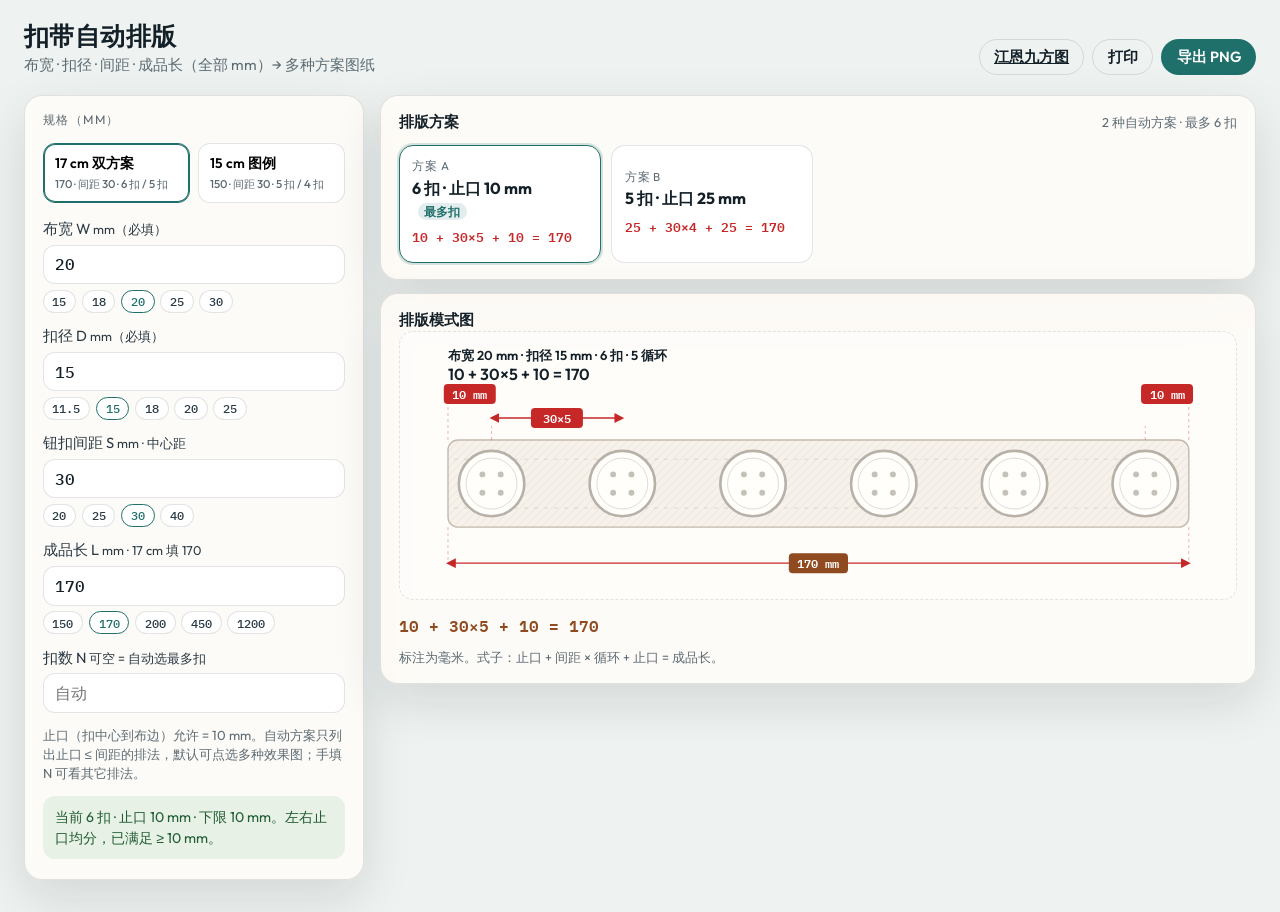
==== button-tape/index.html @ 76b6b5a8 "Add button-tape layout page with multi-scheme drawings Static page that takes tape width, button dia" ====
<!DOCTYPE html>
<html lang="zh-CN">
<head>
  <meta charset="UTF-8" />
  <meta name="viewport" content="width=device-width, initial-scale=1.0" />
  <title>扣带自动排版 · Button Tape</title>
  <meta name="description" content="输入布宽、扣径、间距和成品长，自动生成多种扣带排版方案图纸。" />
  <link rel="preconnect" href="https://fonts.googleapis.com" />
  <link rel="preconnect" href="https://fonts.gstatic.com" crossorigin />
  <link href="https://fonts.googleapis.com/css2?family=IBM+Plex+Mono:wght@400;500;600&family=Outfit:wght@400;500;600;700&family=Syne:wght@700;800&display=swap" rel="stylesheet" />
  <link rel="stylesheet" href="./css/styles.css" />
</head>
<body>
  <div class="atmosphere" aria-hidden="true"></div>

  <header class="topbar">
    <div>
      <p class="brand">扣带自动排版</p>
      <p class="brand-sub">布宽 · 扣径 · 间距 · 成品长（全部 mm）→ 多种方案图纸</p>
    </div>
    <div class="top-actions">
      <a class="btn ghost" href="../gann-square/">江恩九方图</a>
      <button type="button" class="btn ghost" id="btnPrint">打印</button>
      <button type="button" class="btn primary" id="btnExportPng">导出 PNG</button>
    </div>
  </header>

  <main class="layout">
    <aside class="panel controls" aria-label="规格输入">
      <p class="panel-title">规格（mm）</p>

      <div class="examples">
        <button type="button" id="ex170" class="on" data-example="170">
          17 cm 双方案
          <small>170 · 间距 30 · 6 扣 / 5 扣</small>
        </button>
        <button type="button" id="ex150" data-example="150">
          15 cm 图例
          <small>150 · 间距 30 · 5 扣 / 4 扣</small>
        </button>
      </div>

      <label class="field">
        <span>布宽 W <span class="unit">mm（必填）</span></span>
        <input id="width" type="number" inputmode="decimal" min="1" step="0.5" value="20" />
        <div class="chips" data-target="width">
          <button type="button" data-value="15">15</button>
          <button type="button" data-value="18">18</button>
          <button type="button" data-value="20" class="on">20</button>
          <button type="button" data-value="25">25</button>
          <button type="button" data-value="30">30</button>
        </div>
      </label>

      <label class="field">
        <span>扣径 D <span class="unit">mm（必填）</span></span>
        <input id="diameter" type="number" inputmode="decimal" min="1" step="0.5" value="15" />
        <div class="chips" data-target="diameter">
          <button type="button" data-value="11.5">11.5</button>
          <button type="button" data-value="15" class="on">15</button>
          <button type="button" data-value="18">18</button>
          <button type="button" data-value="20">20</button>
          <button type="button" data-value="25">25</button>
        </div>
      </label>

      <label class="field">
        <span>钮扣间距 S <span class="unit">mm · 中心距</span></span>
        <input id="spacing" type="number" inputmode="decimal" min="1" step="0.5" value="30" />
        <div class="chips" data-target="spacing">
          <button type="button" data-value="20">20</button>
          <button type="button" data-value="25">25</button>
          <button type="button" data-value="30" class="on">30</button>
          <button type="button" data-value="40">40</button>
        </div>
      </label>

      <label class="field">
        <span>成品长 L <span class="unit">mm · 17 cm 填 170</span></span>
        <input id="length" type="number" inputmode="decimal" min="1" step="1" value="170" />
        <div class="chips" data-target="length">
          <button type="button" data-value="150">150</button>
          <button type="button" data-value="170" class="on">170</button>
          <button type="button" data-value="200">200</button>
          <button type="button" data-value="450">450</button>
          <button type="button" data-value="1200">1200</button>
        </div>
      </label>

      <label class="field">
        <span>扣数 N <span class="unit">可空 = 自动选最多扣</span></span>
        <input id="count" type="number" inputmode="numeric" min="1" step="1" placeholder="自动" />
      </label>
      <p class="hint">止口（扣中心到布边）允许 = 10 mm。自动方案只列出止口 ≤ 间距的排法，默认可点选多种效果图；手填 N 可看其它排法。</p>
      <div class="status" id="status" role="status"></div>
    </aside>

    <section class="workspace">
      <div class="panel scheme-panel">
        <div class="scheme-head">
          <h2>排版方案</h2>
          <span class="unit" id="schemeMeta"></span>
        </div>
        <div class="scheme-grid" id="schemeGrid" role="listbox" aria-label="排版方案"></div>
      </div>

      <div class="panel board">
        <h2>排版模式图</h2>
        <div class="board-scroll">
          <svg id="tapeSvg" xmlns="http://www.w3.org/2000/svg" role="img" aria-label="扣带排版图纸"></svg>
        </div>
        <p class="formula-line" id="formulaLine"></p>
        <p class="foot-note">标注为毫米。式子：止口 + 间距 × 循环 + 止口 = 成品长。</p>
      </div>

      <div class="panel table-wrap hidden" id="coordPanel">
        <h2>每扣中心坐标（距左边缘，mm）</h2>
        <table>
          <thead>
            <tr><th>序号</th><th>中心 X</th></tr>
          </thead>
          <tbody id="coordBody"></tbody>
        </table>
      </div>
    </section>
  </main>

  <script src="./js/layout.js"></script>
  <script src="./js/draw.js"></script>
  <script src="./js/app.js"></script>
</body>
</html>
---- button-tape/css/styles.css ----
:root {
  --ink: #142028;
  --ink-soft: #2a3a45;
  --muted: #5c6b73;
  --paper: #eef2f0;
  --panel: rgba(255, 252, 248, 0.88);
  --line: rgba(20, 32, 40, 0.12);
  --copper: #b8652f;
  --copper-deep: #8f4a1f;
  --teal: #1f6f6a;
  --dim: #c62828;
  --ok: #2f8f4e;
  --shadow: 0 18px 50px rgba(20, 32, 40, 0.12);
  --radius: 18px;
  --font-display: "Syne", "Noto Sans SC", sans-serif;
  --font-ui: "Outfit", "Noto Sans SC", sans-serif;
  --font-mono: "IBM Plex Mono", ui-monospace, monospace;
}

*,
*::before,
*::after {
  box-sizing: border-box;
}

html,
body {
  margin: 0;
  min-height: 100%;
  color: var(--ink);
  font-family: var(--font-ui);
  background: var(--paper);
}

body {
  position: relative;
}

.atmosphere {
  position: fixed;
  inset: 0;
  z-index: -1;
  background:
    radial-gradient(ellipse 80% 50% at 10% -10%, rgba(184, 101, 47, 0.18), transparent 55%),
    radial-gradient(ellipse 60% 45% at 90% 0%, rgba(31, 111, 106, 0.16), transparent 50%),
    linear-gradient(165deg, #f7f3ee 0%, #e7eeea 48%, #dce6e2 100%);
}

.topbar {
  display: flex;
  justify-content: space-between;
  align-items: flex-end;
  gap: 1rem;
  padding: 1.25rem 1.5rem 0.75rem;
}

.brand {
  margin: 0;
  font-family: var(--font-display);
  font-size: 1.55rem;
  font-weight: 800;
  letter-spacing: 0.02em;
}

.brand-sub {
  margin: 0.15rem 0 0;
  color: var(--muted);
  font-size: 0.92rem;
}

.top-actions {
  display: flex;
  flex-wrap: wrap;
  gap: 0.5rem;
}

.btn {
  border: 1px solid var(--line);
  background: rgba(255, 252, 248, 0.7);
  color: var(--ink);
  border-radius: 999px;
  padding: 0.45rem 0.9rem;
  font: 600 0.92rem var(--font-ui);
  cursor: pointer;
}

.btn:hover {
  border-color: rgba(31, 111, 106, 0.45);
}

.btn.primary {
  background: var(--teal);
  border-color: transparent;
  color: #fff;
}

.btn.ghost {
  background: transparent;
}

.layout {
  display: grid;
  grid-template-columns: minmax(280px, 340px) minmax(0, 1fr);
  gap: 1rem;
  padding: 0.5rem 1.5rem 2rem;
  align-items: start;
}

.panel {
  background: var(--panel);
  border: 1px solid var(--line);
  border-radius: var(--radius);
  box-shadow: var(--shadow);
  backdrop-filter: blur(10px);
}

.controls {
  padding: 1rem 1.1rem 1.2rem;
}

.panel-title {
  margin: 0 0 0.85rem;
  font-size: 0.78rem;
  letter-spacing: 0.12em;
  text-transform: uppercase;
  color: var(--muted);
}

.field {
  display: flex;
  flex-direction: column;
  gap: 0.35rem;
  margin-bottom: 0.85rem;
  font-size: 0.92rem;
}

.field span {
  color: var(--ink-soft);
}

.field input {
  width: 100%;
  border: 1px solid var(--line);
  border-radius: 12px;
  padding: 0.55rem 0.7rem;
  font: 500 1rem var(--font-mono);
  background: #fff;
  color: var(--ink);
}

.field input:focus {
  outline: 2px solid rgba(31, 111, 106, 0.35);
  border-color: var(--teal);
}

.unit {
  color: var(--muted);
  font-size: 0.8rem;
}

.chips {
  display: flex;
  flex-wrap: wrap;
  gap: 0.35rem;
}

.chips button {
  border: 1px solid var(--line);
  background: #fff;
  border-radius: 999px;
  padding: 0.15rem 0.55rem;
  font: 500 0.78rem var(--font-mono);
  cursor: pointer;
  color: var(--ink-soft);
}

.chips button.on,
.chips button:hover {
  border-color: var(--teal);
  color: var(--teal);
}

.examples {
  display: grid;
  grid-template-columns: 1fr 1fr;
  gap: 0.5rem;
  margin: 0.4rem 0 1rem;
}

.examples button {
  text-align: left;
  border: 1px solid var(--line);
  background: #fff;
  border-radius: 12px;
  padding: 0.65rem 0.7rem;
  cursor: pointer;
  font: 600 0.85rem var(--font-ui);
}

.examples button.on {
  border-color: var(--teal);
  box-shadow: inset 0 0 0 1px var(--teal);
}

.examples button small {
  display: block;
  margin-top: 0.2rem;
  color: var(--muted);
  font-weight: 500;
}

.hint {
  margin: 0.2rem 0 0.8rem;
  color: var(--muted);
  font-size: 0.82rem;
  line-height: 1.45;
}

.status {
  border-radius: 12px;
  padding: 0.7rem 0.8rem;
  font-size: 0.88rem;
  line-height: 1.45;
  background: rgba(47, 143, 78, 0.1);
  color: #215c33;
}

.status.warn {
  background: rgba(184, 101, 47, 0.12);
  color: var(--copper-deep);
}

.status.err {
  background: rgba(198, 40, 40, 0.1);
  color: #8e1d1d;
}

.workspace {
  display: flex;
  flex-direction: column;
  gap: 0.85rem;
  min-width: 0;
}

.scheme-panel,
.board,
.table-wrap {
  padding: 1rem 1.1rem;
}

.scheme-head {
  display: flex;
  justify-content: space-between;
  align-items: baseline;
  gap: 0.5rem;
  margin-bottom: 0.75rem;
}

.scheme-head h2,
.board h2,
.table-wrap h2 {
  margin: 0;
  font-size: 0.95rem;
}

.scheme-grid {
  display: grid;
  grid-template-columns: repeat(auto-fill, minmax(200px, 1fr));
  gap: 0.65rem;
}

.scheme-card {
  text-align: left;
  border: 1px solid var(--line);
  background: #fff;
  border-radius: 14px;
  padding: 0.75rem 0.8rem 0.85rem;
  cursor: pointer;
  color: inherit;
  font: inherit;
  min-height: 108px;
}

.scheme-card:hover {
  border-color: rgba(31, 111, 106, 0.45);
}

.scheme-card.selected {
  border-color: var(--teal);
  box-shadow: 0 0 0 2px rgba(31, 111, 106, 0.18);
}

.scheme-card.custom {
  border-style: dashed;
}

.scheme-card .kicker {
  margin: 0 0 0.2rem;
  font-size: 0.72rem;
  letter-spacing: 0.08em;
  text-transform: uppercase;
  color: var(--muted);
}

.scheme-card .title {
  margin: 0;
  font-weight: 700;
}

.scheme-card .formula {
  margin: 0.35rem 0 0;
  font: 600 0.82rem var(--font-mono);
  color: var(--dim);
}

.badge {
  display: inline-block;
  margin-left: 0.35rem;
  padding: 0.05rem 0.4rem;
  border-radius: 999px;
  background: rgba(31, 111, 106, 0.12);
  color: var(--teal);
  font-size: 0.72rem;
  font-weight: 700;
}

.board-scroll {
  overflow-x: auto;
  background: rgba(255, 255, 255, 0.45);
  border: 1px dashed rgba(20, 32, 40, 0.12);
  border-radius: 14px;
}

#tapeSvg {
  display: block;
  width: 100%;
  min-width: 520px;
}

.formula-line {
  margin: 0.75rem 0 0;
  font: 600 1rem var(--font-mono);
  color: var(--copper-deep);
}

.table-wrap table {
  width: 100%;
  border-collapse: collapse;
  font: 0.88rem var(--font-mono);
}

.table-wrap th,
.table-wrap td {
  border-bottom: 1px solid var(--line);
  padding: 0.4rem 0.35rem;
  text-align: left;
}

.table-wrap.hidden,
.hidden {
  display: none;
}

.foot-note {
  margin: 0.6rem 0 0;
  color: var(--muted);
  font-size: 0.8rem;
}

@media (max-width: 900px) {
  .layout {
    grid-template-columns: 1fr;
    padding: 0.5rem 0.9rem 2rem;
  }

  .topbar {
    flex-direction: column;
    align-items: flex-start;
    padding: 1rem 0.9rem 0.5rem;
  }
}

@media print {
  .atmosphere,
  .top-actions,
  .controls,
  .scheme-panel {
    display: none !important;
  }

  .layout {
    display: block;
    padding: 0;
  }

  .panel {
    box-shadow: none;
    border: none;
    background: #fff;
  }
}
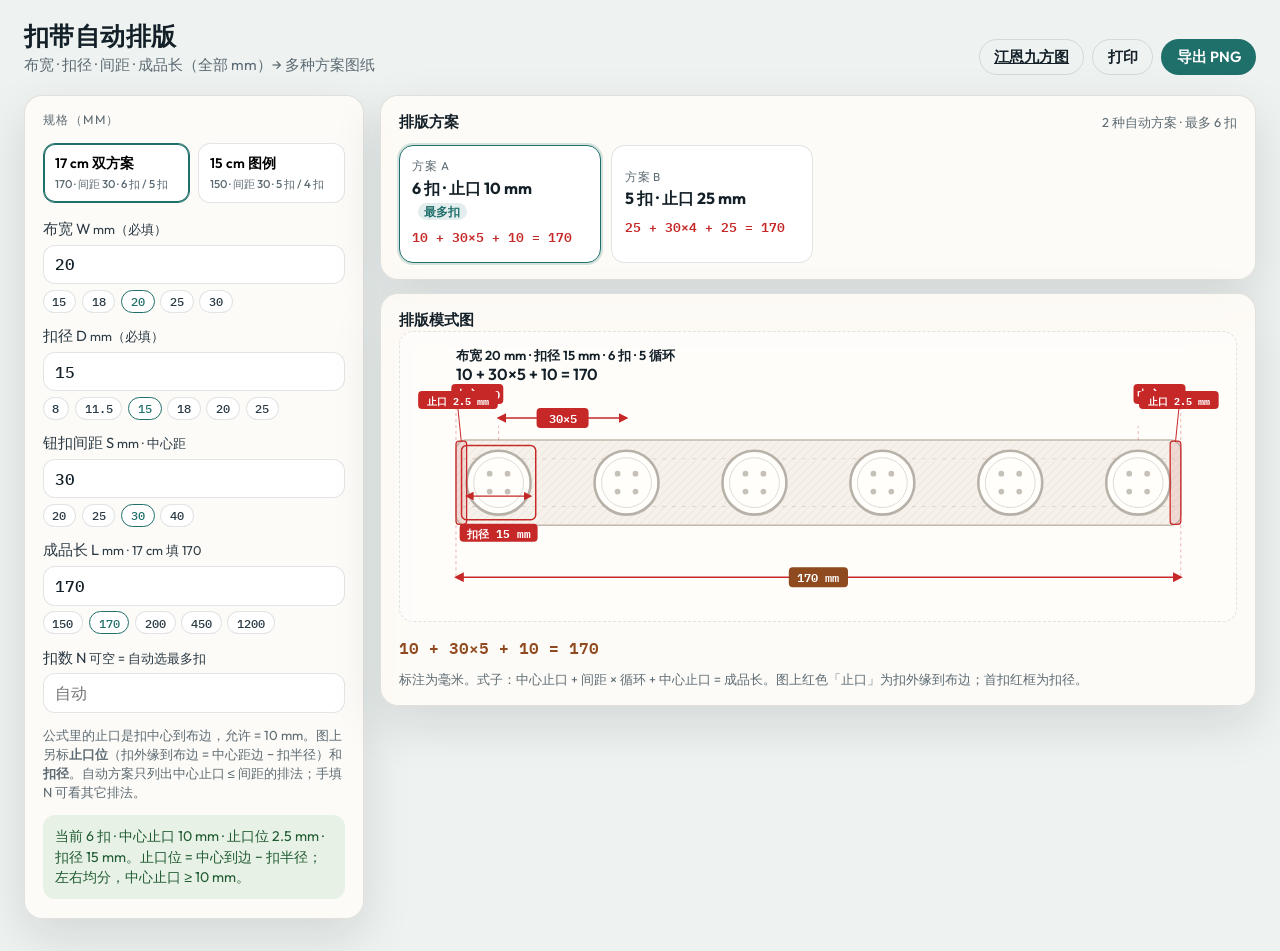
==== commit ab5eeb3d: "Show button diameter and leftover stop marks on the tape drawing Call out 扣径 on the first button and" ====
--- a/button-tape/index.html
+++ b/button-tape/index.html
@@ -56,6 +56,7 @@
         <span>扣径 D <span class="unit">mm（必填）</span></span>
         <input id="diameter" type="number" inputmode="decimal" min="1" step="0.5" value="15" />
         <div class="chips" data-target="diameter">
+          <button type="button" data-value="8">8</button>
           <button type="button" data-value="11.5">11.5</button>
           <button type="button" data-value="15" class="on">15</button>
           <button type="button" data-value="18">18</button>
@@ -91,7 +92,7 @@
         <span>扣数 N <span class="unit">可空 = 自动选最多扣</span></span>
         <input id="count" type="number" inputmode="numeric" min="1" step="1" placeholder="自动" />
       </label>
-      <p class="hint">止口（扣中心到布边）允许 = 10 mm。自动方案只列出止口 ≤ 间距的排法，默认可点选多种效果图；手填 N 可看其它排法。</p>
+      <p class="hint">公式里的止口是扣中心到布边，允许 = 10 mm。图上另标<strong>止口位</strong>（扣外缘到布边 = 中心距边 − 扣半径）和<strong>扣径</strong>。自动方案只列出中心止口 ≤ 间距的排法；手填 N 可看其它排法。</p>
       <div class="status" id="status" role="status"></div>
     </aside>
 
@@ -110,7 +111,7 @@
           <svg id="tapeSvg" xmlns="http://www.w3.org/2000/svg" role="img" aria-label="扣带排版图纸"></svg>
         </div>
         <p class="formula-line" id="formulaLine"></p>
-        <p class="foot-note">标注为毫米。式子：止口 + 间距 × 循环 + 止口 = 成品长。</p>
+        <p class="foot-note">标注为毫米。式子：中心止口 + 间距 × 循环 + 中心止口 = 成品长。图上红色「止口」为扣外缘到布边；首扣红框为扣径。</p>
       </div>
 
       <div class="panel table-wrap hidden" id="coordPanel">
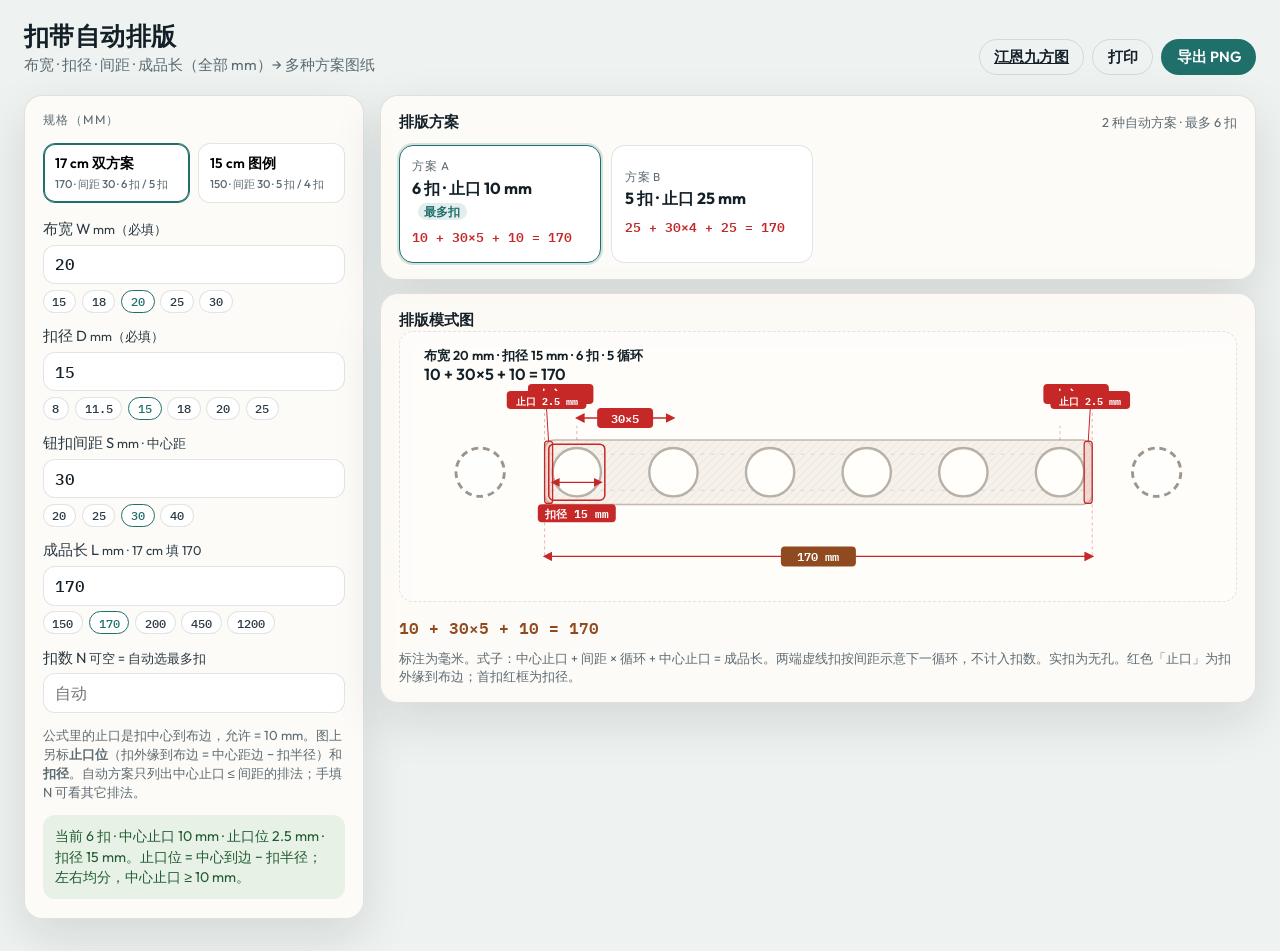
==== commit bbdef673: "Draw holeless buttons and spacing-aligned ghost buttons at both ends Solid buttons no longer show st" ====
--- a/button-tape/index.html
+++ b/button-tape/index.html
@@ -111,7 +111,7 @@
           <svg id="tapeSvg" xmlns="http://www.w3.org/2000/svg" role="img" aria-label="扣带排版图纸"></svg>
         </div>
         <p class="formula-line" id="formulaLine"></p>
-        <p class="foot-note">标注为毫米。式子：中心止口 + 间距 × 循环 + 中心止口 = 成品长。图上红色「止口」为扣外缘到布边；首扣红框为扣径。</p>
+        <p class="foot-note">标注为毫米。式子：中心止口 + 间距 × 循环 + 中心止口 = 成品长。两端虚线扣按间距示意下一循环，不计入扣数。实扣为无孔。红色「止口」为扣外缘到布边；首扣红框为扣径。</p>
       </div>
 
       <div class="panel table-wrap hidden" id="coordPanel">
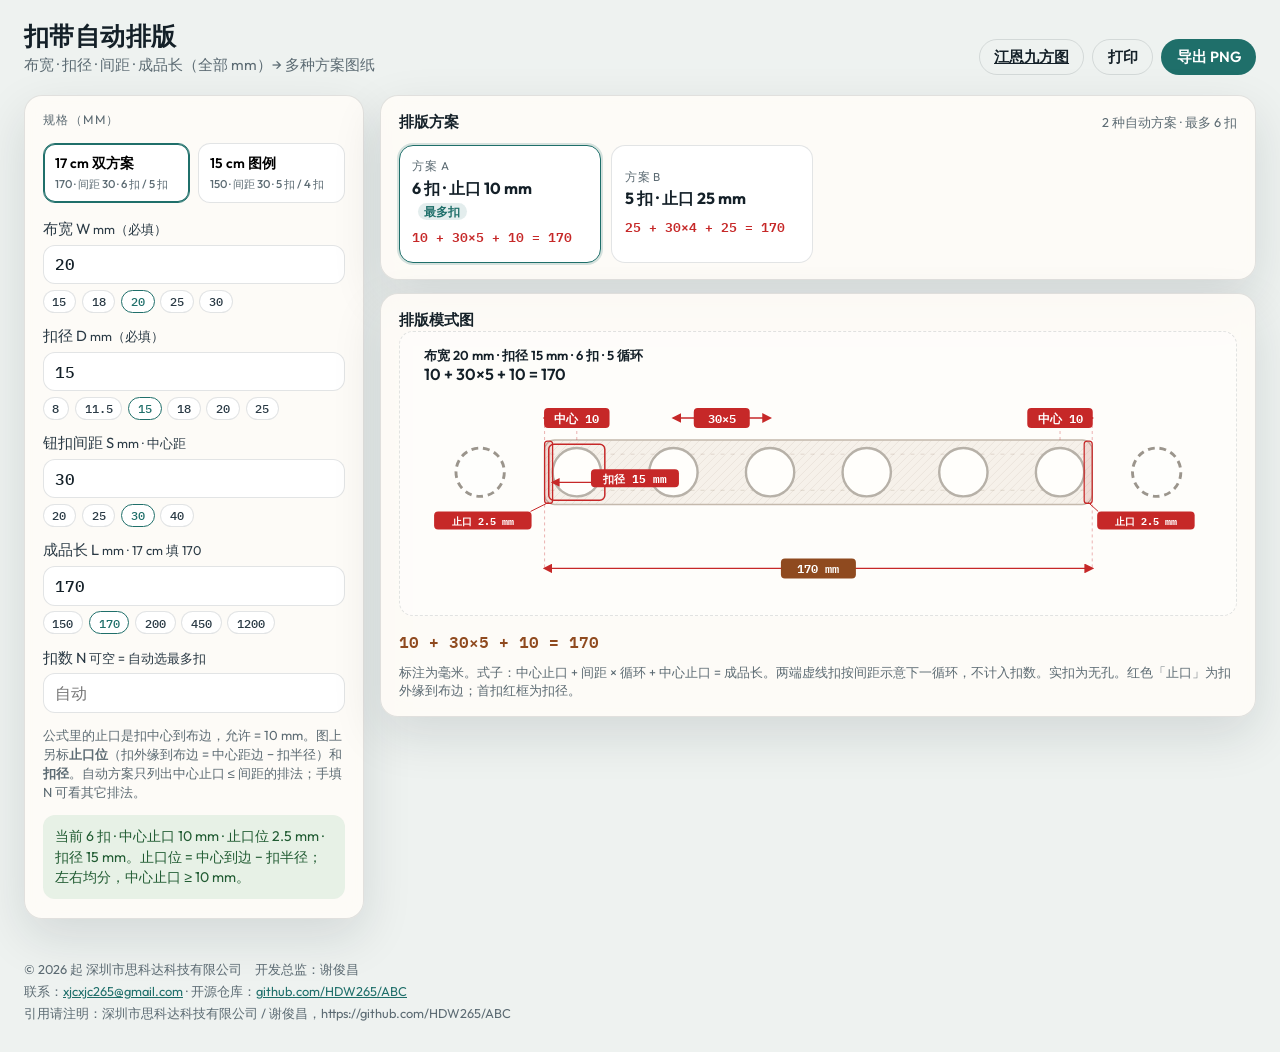
==== commit 0361975c: "Add copyright footer to button-tape and Gann square pages Show company, director, email, and GitHub " ====
--- a/button-tape/index.html
+++ b/button-tape/index.html
@@ -126,6 +126,16 @@
     </section>
   </main>
 
+  <footer class="footer site-credit">
+    <p>© 2026 起 深圳市思科达科技有限公司　开发总监：谢俊昌</p>
+    <p>
+      联系：<a href="mailto:xjcxjc265@gmail.com">xjcxjc265@gmail.com</a>
+      · 开源仓库：<a href="https://github.com/HDW265/ABC" target="_blank" rel="noopener noreferrer">github.com/HDW265/ABC</a>
+    </p>
+    <p>引用请注明：深圳市思科达科技有限公司 / 谢俊昌，https://github.com/HDW265/ABC</p>
+  </footer>
+
+  <script src="../site-credit.js"></script>
   <script src="./js/layout.js"></script>
   <script src="./js/draw.js"></script>
   <script src="./js/app.js"></script>
--- a/button-tape/css/styles.css
+++ b/button-tape/css/styles.css
@@ -367,6 +367,21 @@
   font-size: 0.8rem;
 }
 
+.footer.site-credit {
+  padding: 0.4rem 1.5rem 1.6rem;
+  color: var(--muted);
+  font-size: 0.8rem;
+  line-height: 1.55;
+}
+
+.footer.site-credit p {
+  margin: 0.15rem 0;
+}
+
+.footer.site-credit a {
+  color: var(--teal);
+}
+
 @media (max-width: 900px) {
   .layout {
     grid-template-columns: 1fr;
@@ -388,6 +403,12 @@
     display: none !important;
   }
 
+  .footer.site-credit {
+    display: block !important;
+    padding: 0.8rem 0 0;
+    color: #333;
+  }
+
   .layout {
     display: block;
     padding: 0;
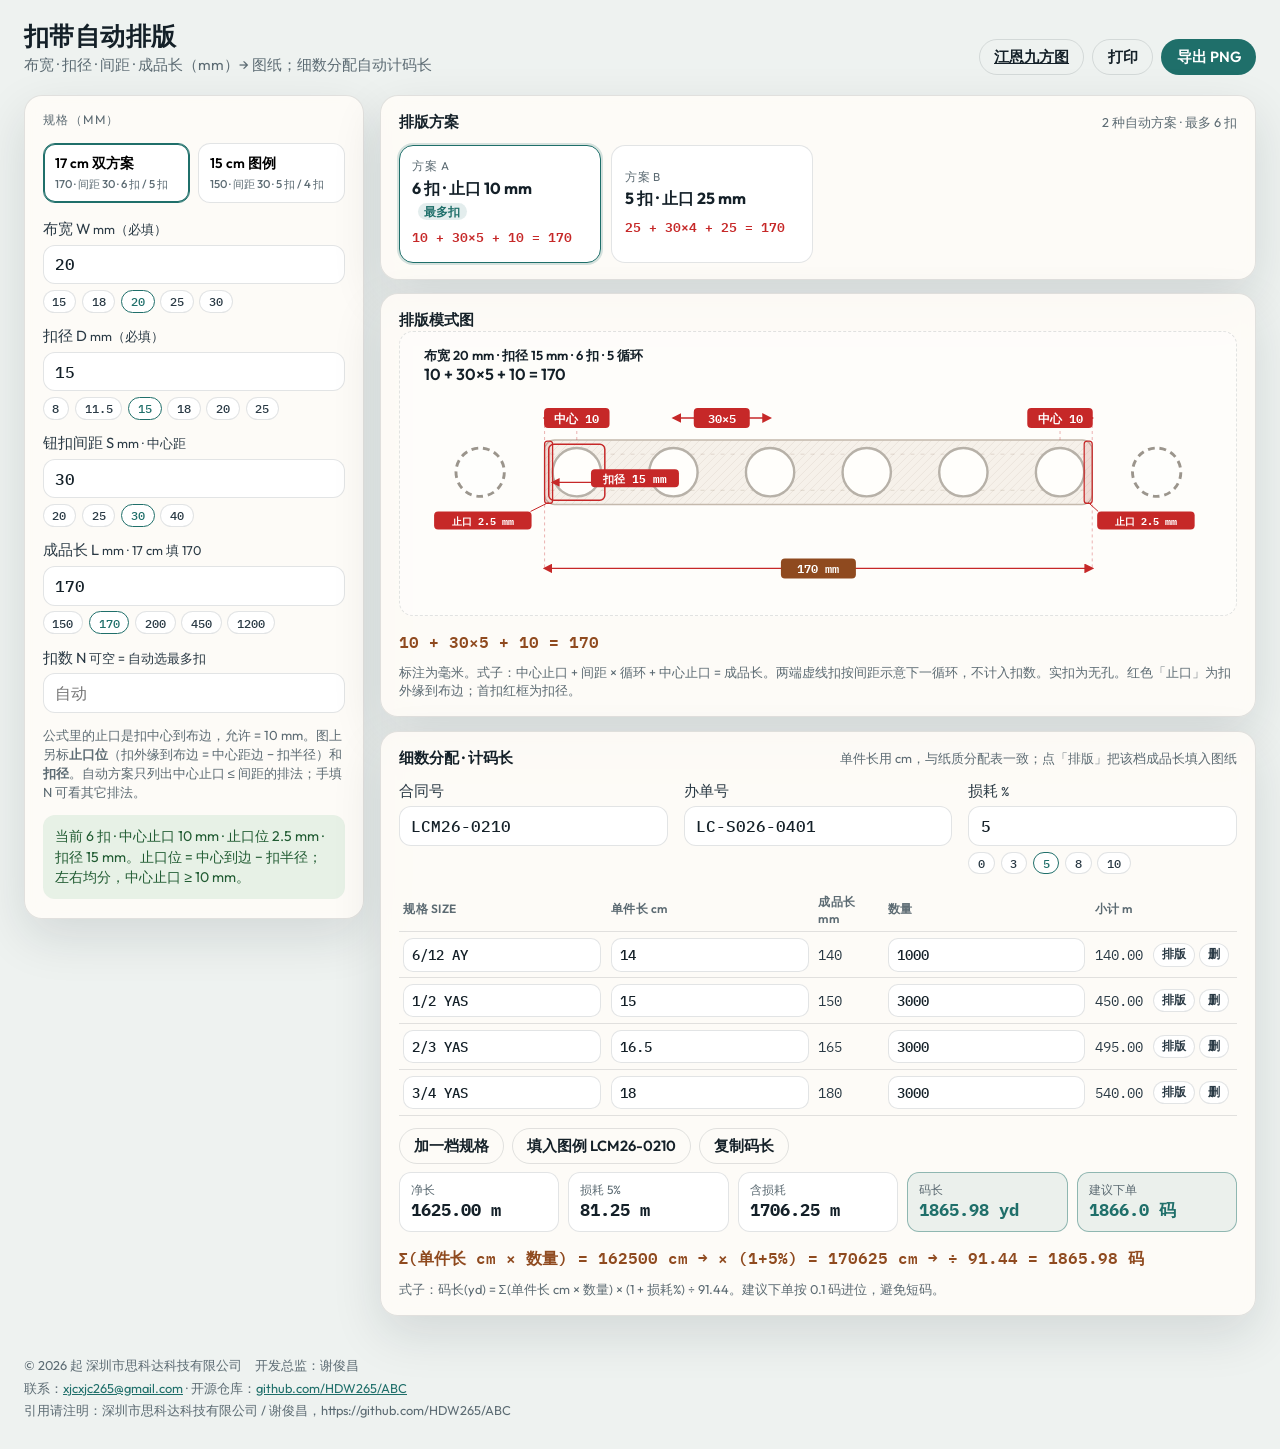
==== commit e247d2ce: "Add size-allocation yardage calculator with loss factor Let the button-tape page tally piece lengths" ====
--- a/button-tape/index.html
+++ b/button-tape/index.html
@@ -4,7 +4,7 @@
   <meta charset="UTF-8" />
   <meta name="viewport" content="width=device-width, initial-scale=1.0" />
   <title>扣带自动排版 · Button Tape</title>
-  <meta name="description" content="输入布宽、扣径、间距和成品长，自动生成多种扣带排版方案图纸。" />
+  <meta name="description" content="输入布宽、扣径、间距和成品长，自动生成扣带排版图纸；细数分配表按规格数量与损耗自动计码长。" />
   <link rel="preconnect" href="https://fonts.googleapis.com" />
   <link rel="preconnect" href="https://fonts.gstatic.com" crossorigin />
   <link href="https://fonts.googleapis.com/css2?family=IBM+Plex+Mono:wght@400;500;600&family=Outfit:wght@400;500;600;700&family=Syne:wght@700;800&display=swap" rel="stylesheet" />
@@ -16,7 +16,7 @@
   <header class="topbar">
     <div>
       <p class="brand">扣带自动排版</p>
-      <p class="brand-sub">布宽 · 扣径 · 间距 · 成品长（全部 mm）→ 多种方案图纸</p>
+      <p class="brand-sub">布宽 · 扣径 · 间距 · 成品长（mm）→ 图纸；细数分配自动计码长</p>
     </div>
     <div class="top-actions">
       <a class="btn ghost" href="../gann-square/">江恩九方图</a>
@@ -123,6 +123,57 @@
           <tbody id="coordBody"></tbody>
         </table>
       </div>
+
+      <div class="panel yardage-panel" id="yardagePanel">
+        <div class="scheme-head">
+          <h2>细数分配 · 计码长</h2>
+          <span class="unit">单件长用 cm，与纸质分配表一致；点「排版」把该档成品长填入图纸</span>
+        </div>
+        <div class="yardage-meta">
+          <label class="field">
+            <span>合同号</span>
+            <input id="contractNo" type="text" placeholder="如 LCM26-0210" autocomplete="off" />
+          </label>
+          <label class="field">
+            <span>办单号</span>
+            <input id="orderNo" type="text" placeholder="如 LC-S026-0401" autocomplete="off" />
+          </label>
+          <label class="field">
+            <span>损耗 <span class="unit">%</span></span>
+            <input id="lossPct" type="number" inputmode="decimal" min="0" step="0.5" value="5" />
+            <div class="chips" data-target="lossPct">
+              <button type="button" data-value="0">0</button>
+              <button type="button" data-value="3">3</button>
+              <button type="button" data-value="5" class="on">5</button>
+              <button type="button" data-value="8">8</button>
+              <button type="button" data-value="10">10</button>
+            </div>
+          </label>
+        </div>
+        <div class="yardage-scroll">
+          <table class="yardage-table">
+            <thead>
+              <tr>
+                <th>规格 SIZE</th>
+                <th>单件长 cm</th>
+                <th>成品长 mm</th>
+                <th>数量</th>
+                <th>小计 m</th>
+                <th></th>
+              </tr>
+            </thead>
+            <tbody id="yardageBody"></tbody>
+          </table>
+        </div>
+        <div class="yardage-actions">
+          <button type="button" class="btn ghost" id="btnAddSize">加一档规格</button>
+          <button type="button" class="btn ghost" id="btnYardageExample">填入图例 LCM26-0210</button>
+          <button type="button" class="btn ghost" id="btnCopyYardage">复制码长</button>
+        </div>
+        <div class="yardage-totals" id="yardageTotals" role="status"></div>
+        <p class="formula-line" id="yardageFormula"></p>
+        <p class="foot-note">式子：码长(yd) = Σ(单件长 cm × 数量) × (1 + 损耗%) ÷ 91.44。建议下单按 0.1 码进位，避免短码。</p>
+      </div>
     </section>
   </main>
 
@@ -137,6 +188,7 @@
 
   <script src="../site-credit.js"></script>
   <script src="./js/layout.js"></script>
+  <script src="./js/yardage.js"></script>
   <script src="./js/draw.js"></script>
   <script src="./js/app.js"></script>
 </body>
--- a/button-tape/css/styles.css
+++ b/button-tape/css/styles.css
@@ -244,7 +244,8 @@
 
 .scheme-panel,
 .board,
-.table-wrap {
+.table-wrap,
+.yardage-panel {
   padding: 1rem 1.1rem;
 }
 
@@ -258,7 +259,8 @@
 
 .scheme-head h2,
 .board h2,
-.table-wrap h2 {
+.table-wrap h2,
+.yardage-panel h2 {
   margin: 0;
   font-size: 0.95rem;
 }
@@ -367,6 +369,141 @@
   font-size: 0.8rem;
 }
 
+.yardage-meta {
+  display: grid;
+  grid-template-columns: repeat(3, minmax(0, 1fr));
+  gap: 0.75rem 1rem;
+  margin: 0.4rem 0 0.85rem;
+}
+
+.yardage-meta .field {
+  margin-bottom: 0;
+}
+
+.yardage-scroll {
+  overflow-x: auto;
+}
+
+.yardage-table {
+  width: 100%;
+  border-collapse: collapse;
+  font: 0.88rem var(--font-mono);
+}
+
+.yardage-table th,
+.yardage-table td {
+  border-bottom: 1px solid var(--line);
+  padding: 0.35rem 0.3rem;
+  text-align: left;
+  vertical-align: middle;
+}
+
+.yardage-table th {
+  color: var(--muted);
+  font: 600 0.75rem var(--font-ui);
+  letter-spacing: 0.04em;
+}
+
+.yardage-table input {
+  width: 100%;
+  min-width: 4.5rem;
+  border: 1px solid var(--line);
+  border-radius: 10px;
+  padding: 0.4rem 0.5rem;
+  font: 500 0.9rem var(--font-mono);
+  background: #fff;
+  color: var(--ink);
+}
+
+.yardage-table input:focus {
+  outline: 2px solid rgba(31, 111, 106, 0.35);
+  border-color: var(--teal);
+}
+
+.yardage-table .num {
+  font-variant-numeric: tabular-nums;
+  color: var(--ink-soft);
+  white-space: nowrap;
+}
+
+.yardage-table tr.selected td {
+  background: rgba(31, 111, 106, 0.08);
+}
+
+.row-acts {
+  white-space: nowrap;
+}
+
+.btn-mini {
+  border: 1px solid var(--line);
+  background: #fff;
+  border-radius: 999px;
+  padding: 0.15rem 0.5rem;
+  margin-right: 0.25rem;
+  font: 600 0.75rem var(--font-ui);
+  cursor: pointer;
+  color: var(--ink-soft);
+}
+
+.btn-mini:hover {
+  border-color: var(--teal);
+  color: var(--teal);
+}
+
+.btn-mini.danger:hover {
+  border-color: var(--dim);
+  color: var(--dim);
+}
+
+.yardage-actions {
+  display: flex;
+  flex-wrap: wrap;
+  gap: 0.45rem;
+  margin: 0.75rem 0 0.5rem;
+}
+
+.yardage-totals {
+  display: grid;
+  grid-template-columns: repeat(auto-fit, minmax(120px, 1fr));
+  gap: 0.55rem;
+  margin-top: 0.35rem;
+}
+
+.yardage-totals.err {
+  display: block;
+  border-radius: 12px;
+  padding: 0.7rem 0.8rem;
+  background: rgba(198, 40, 40, 0.1);
+  color: #8e1d1d;
+  font-size: 0.88rem;
+}
+
+.yardage-stat {
+  background: #fff;
+  border: 1px solid var(--line);
+  border-radius: 12px;
+  padding: 0.55rem 0.7rem;
+}
+
+.yardage-stat span {
+  display: block;
+  color: var(--muted);
+  font-size: 0.75rem;
+}
+
+.yardage-stat strong {
+  font: 700 1.05rem var(--font-mono);
+}
+
+.yardage-stat.accent {
+  border-color: rgba(31, 111, 106, 0.45);
+  background: rgba(31, 111, 106, 0.08);
+}
+
+.yardage-stat.accent strong {
+  color: var(--teal);
+}
+
 .footer.site-credit {
   padding: 0.4rem 1.5rem 1.6rem;
   color: var(--muted);
@@ -393,13 +530,19 @@
     align-items: flex-start;
     padding: 1rem 0.9rem 0.5rem;
   }
+
+  .yardage-meta {
+    grid-template-columns: 1fr;
+  }
 }
 
 @media print {
   .atmosphere,
   .top-actions,
   .controls,
-  .scheme-panel {
+  .scheme-panel,
+  .yardage-actions,
+  .row-acts {
     display: none !important;
   }
 
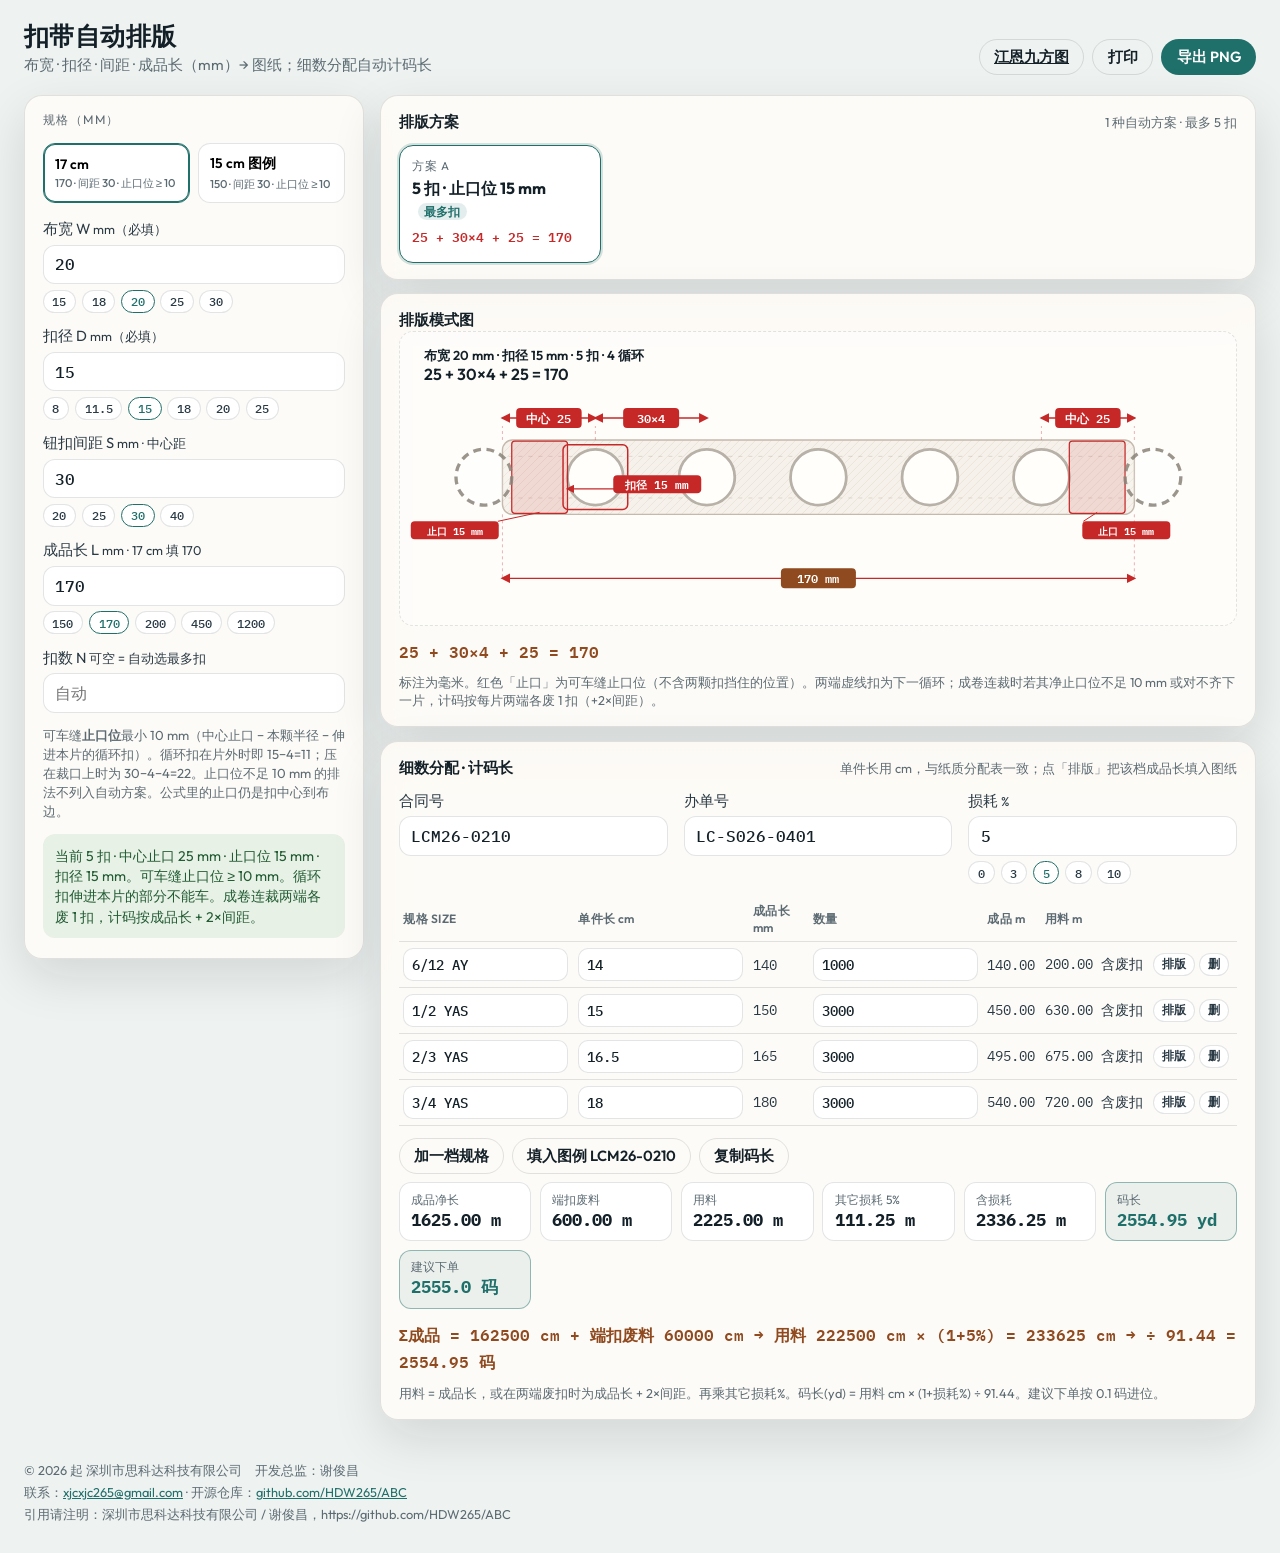
==== commit 51e3d488: "Require 10 mm sewable leftover and waste end buttons in yardage Auto layouts now keep only schemes w" ====
--- a/button-tape/index.html
+++ b/button-tape/index.html
@@ -31,12 +31,12 @@
 
       <div class="examples">
         <button type="button" id="ex170" class="on" data-example="170">
-          17 cm 双方案
-          <small>170 · 间距 30 · 6 扣 / 5 扣</small>
+          17 cm
+          <small>170 · 间距 30 · 止口位 ≥ 10</small>
         </button>
         <button type="button" id="ex150" data-example="150">
           15 cm 图例
-          <small>150 · 间距 30 · 5 扣 / 4 扣</small>
+          <small>150 · 间距 30 · 止口位 ≥ 10</small>
         </button>
       </div>
 
@@ -92,7 +92,7 @@
         <span>扣数 N <span class="unit">可空 = 自动选最多扣</span></span>
         <input id="count" type="number" inputmode="numeric" min="1" step="1" placeholder="自动" />
       </label>
-      <p class="hint">公式里的止口是扣中心到布边，允许 = 10 mm。图上另标<strong>止口位</strong>（扣外缘到布边 = 中心距边 − 扣半径）和<strong>扣径</strong>。自动方案只列出中心止口 ≤ 间距的排法；手填 N 可看其它排法。</p>
+      <p class="hint">可车缝<strong>止口位</strong>最小 10 mm（中心止口 − 本颗半径 − 伸进本片的循环扣）。循环扣在片外时即 15−4=11；压在裁口上时为 30−4−4=22。止口位不足 10 mm 的排法不列入自动方案。公式里的止口仍是扣中心到布边。</p>
       <div class="status" id="status" role="status"></div>
     </aside>
 
@@ -111,7 +111,7 @@
           <svg id="tapeSvg" xmlns="http://www.w3.org/2000/svg" role="img" aria-label="扣带排版图纸"></svg>
         </div>
         <p class="formula-line" id="formulaLine"></p>
-        <p class="foot-note">标注为毫米。式子：中心止口 + 间距 × 循环 + 中心止口 = 成品长。两端虚线扣按间距示意下一循环，不计入扣数。实扣为无孔。红色「止口」为扣外缘到布边；首扣红框为扣径。</p>
+        <p class="foot-note">标注为毫米。红色「止口」为可车缝止口位（不含两颗扣挡住的位置）。两端虚线扣为下一循环；成卷连裁时若其净止口位不足 10 mm 或对不齐下一片，计码按每片两端各废 1 扣（+2×间距）。</p>
       </div>
 
       <div class="panel table-wrap hidden" id="coordPanel">
@@ -158,7 +158,8 @@
                 <th>单件长 cm</th>
                 <th>成品长 mm</th>
                 <th>数量</th>
-                <th>小计 m</th>
+                <th>成品 m</th>
+                <th>用料 m</th>
                 <th></th>
               </tr>
             </thead>
@@ -172,7 +173,7 @@
         </div>
         <div class="yardage-totals" id="yardageTotals" role="status"></div>
         <p class="formula-line" id="yardageFormula"></p>
-        <p class="foot-note">式子：码长(yd) = Σ(单件长 cm × 数量) × (1 + 损耗%) ÷ 91.44。建议下单按 0.1 码进位，避免短码。</p>
+        <p class="foot-note">用料 = 成品长，或在两端废扣时为成品长 + 2×间距。再乘其它损耗%。码长(yd) = 用料 cm × (1+损耗%) ÷ 91.44。建议下单按 0.1 码进位。</p>
       </div>
     </section>
   </main>
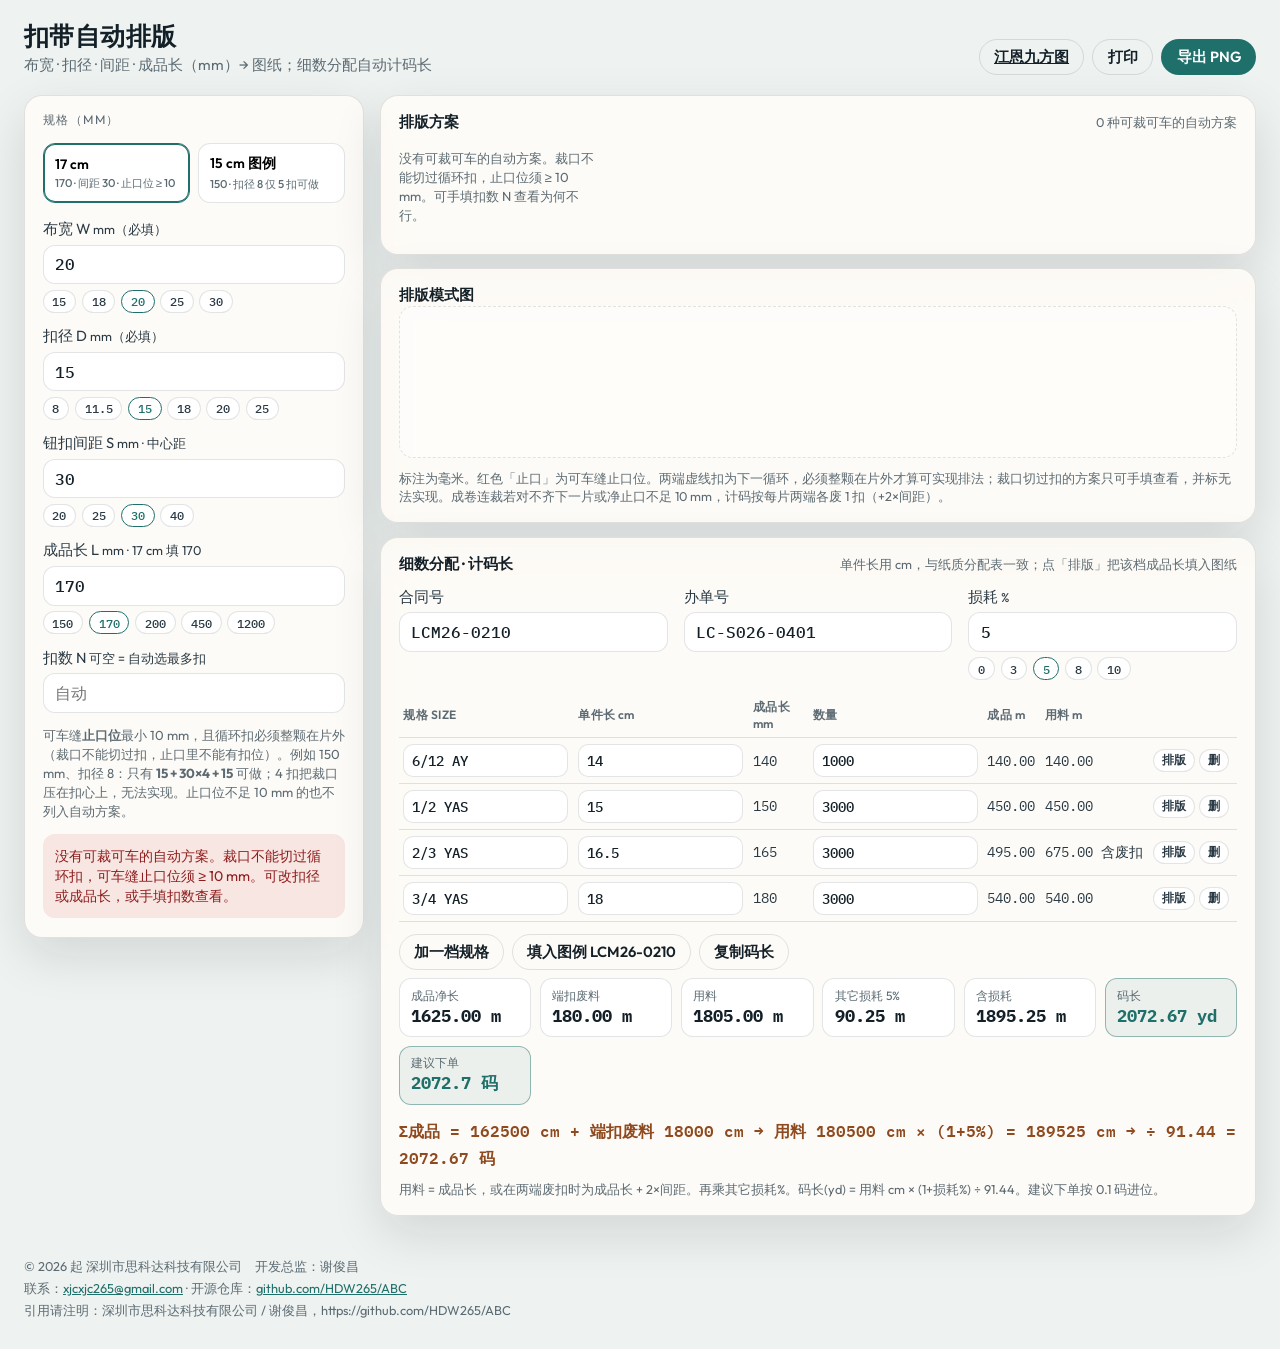
==== commit 59a6e7aa: "Drop auto layouts whose cut goes through a button Continuous punch-then-cut cannot slice a button, s" ====
--- a/button-tape/index.html
+++ b/button-tape/index.html
@@ -36,7 +36,7 @@
         </button>
         <button type="button" id="ex150" data-example="150">
           15 cm 图例
-          <small>150 · 间距 30 · 止口位 ≥ 10</small>
+          <small>150 · 扣径 8 仅 5 扣可做</small>
         </button>
       </div>
 
@@ -92,7 +92,7 @@
         <span>扣数 N <span class="unit">可空 = 自动选最多扣</span></span>
         <input id="count" type="number" inputmode="numeric" min="1" step="1" placeholder="自动" />
       </label>
-      <p class="hint">可车缝<strong>止口位</strong>最小 10 mm（中心止口 − 本颗半径 − 伸进本片的循环扣）。循环扣在片外时即 15−4=11；压在裁口上时为 30−4−4=22。止口位不足 10 mm 的排法不列入自动方案。公式里的止口仍是扣中心到布边。</p>
+      <p class="hint">可车缝<strong>止口位</strong>最小 10 mm，且循环扣必须整颗在片外（裁口不能切过扣，止口里不能有扣位）。例如 150 mm、扣径 8：只有 <strong>15 + 30×4 + 15</strong> 可做；4 扣把裁口压在扣心上，无法实现。止口位不足 10 mm 的也不列入自动方案。</p>
       <div class="status" id="status" role="status"></div>
     </aside>
 
@@ -111,7 +111,7 @@
           <svg id="tapeSvg" xmlns="http://www.w3.org/2000/svg" role="img" aria-label="扣带排版图纸"></svg>
         </div>
         <p class="formula-line" id="formulaLine"></p>
-        <p class="foot-note">标注为毫米。红色「止口」为可车缝止口位（不含两颗扣挡住的位置）。两端虚线扣为下一循环；成卷连裁时若其净止口位不足 10 mm 或对不齐下一片，计码按每片两端各废 1 扣（+2×间距）。</p>
+        <p class="foot-note">标注为毫米。红色「止口」为可车缝止口位。两端虚线扣为下一循环，必须整颗在片外才算可实现排法；裁口切过扣的方案只可手填查看，并标无法实现。成卷连裁若对不齐下一片或净止口不足 10 mm，计码按每片两端各废 1 扣（+2×间距）。</p>
       </div>
 
       <div class="panel table-wrap hidden" id="coordPanel">
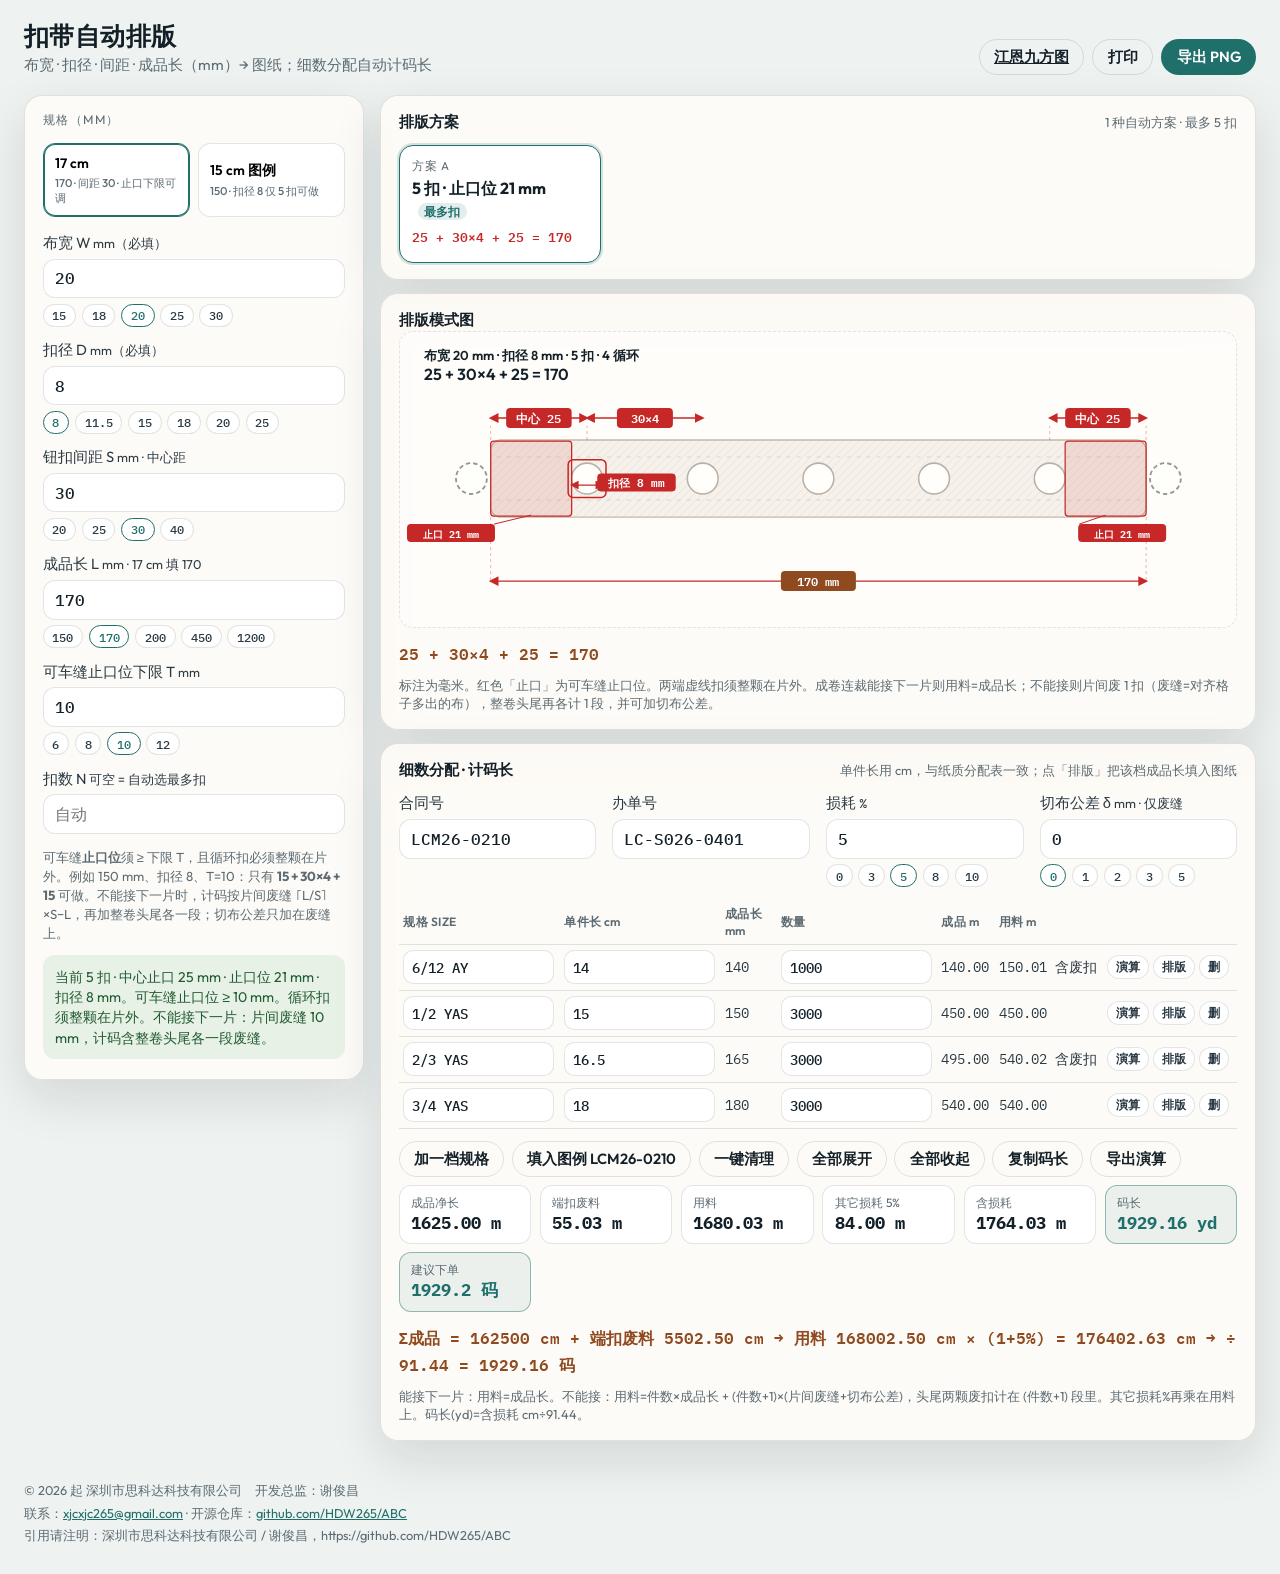
==== commit b49afce9: "Add leftover min, cut tolerance, and per-row yardage worksheets Sewable leftover floor T is now an i" ====
--- a/button-tape/index.html
+++ b/button-tape/index.html
@@ -32,7 +32,7 @@
       <div class="examples">
         <button type="button" id="ex170" class="on" data-example="170">
           17 cm
-          <small>170 · 间距 30 · 止口位 ≥ 10</small>
+          <small>170 · 间距 30 · 止口下限可调</small>
         </button>
         <button type="button" id="ex150" data-example="150">
           15 cm 图例
@@ -54,11 +54,11 @@
 
       <label class="field">
         <span>扣径 D <span class="unit">mm（必填）</span></span>
-        <input id="diameter" type="number" inputmode="decimal" min="1" step="0.5" value="15" />
+        <input id="diameter" type="number" inputmode="decimal" min="1" step="0.5" value="8" />
         <div class="chips" data-target="diameter">
-          <button type="button" data-value="8">8</button>
+          <button type="button" data-value="8" class="on">8</button>
           <button type="button" data-value="11.5">11.5</button>
-          <button type="button" data-value="15" class="on">15</button>
+          <button type="button" data-value="15">15</button>
           <button type="button" data-value="18">18</button>
           <button type="button" data-value="20">20</button>
           <button type="button" data-value="25">25</button>
@@ -89,10 +89,21 @@
       </label>
 
       <label class="field">
+        <span>可车缝止口位下限 T <span class="unit">mm</span></span>
+        <input id="leftoverMin" type="number" inputmode="decimal" min="0.5" step="0.5" value="10" />
+        <div class="chips" data-target="leftoverMin">
+          <button type="button" data-value="6">6</button>
+          <button type="button" data-value="8">8</button>
+          <button type="button" data-value="10" class="on">10</button>
+          <button type="button" data-value="12">12</button>
+        </div>
+      </label>
+
+      <label class="field">
         <span>扣数 N <span class="unit">可空 = 自动选最多扣</span></span>
         <input id="count" type="number" inputmode="numeric" min="1" step="1" placeholder="自动" />
       </label>
-      <p class="hint">可车缝<strong>止口位</strong>最小 10 mm，且循环扣必须整颗在片外（裁口不能切过扣，止口里不能有扣位）。例如 150 mm、扣径 8：只有 <strong>15 + 30×4 + 15</strong> 可做；4 扣把裁口压在扣心上，无法实现。止口位不足 10 mm 的也不列入自动方案。</p>
+      <p class="hint">可车缝<strong>止口位</strong>须 ≥ 下限 T，且循环扣必须整颗在片外。例如 150 mm、扣径 8、T=10：只有 <strong>15 + 30×4 + 15</strong> 可做。不能接下一片时，计码按片间废缝 ⌈L/S⌉×S−L，再加整卷头尾各一段；切布公差只加在废缝上。</p>
       <div class="status" id="status" role="status"></div>
     </aside>
 
@@ -111,7 +122,7 @@
           <svg id="tapeSvg" xmlns="http://www.w3.org/2000/svg" role="img" aria-label="扣带排版图纸"></svg>
         </div>
         <p class="formula-line" id="formulaLine"></p>
-        <p class="foot-note">标注为毫米。红色「止口」为可车缝止口位。两端虚线扣为下一循环，必须整颗在片外才算可实现排法；裁口切过扣的方案只可手填查看，并标无法实现。成卷连裁若对不齐下一片或净止口不足 10 mm，计码按每片两端各废 1 扣（+2×间距）。</p>
+        <p class="foot-note">标注为毫米。红色「止口」为可车缝止口位。两端虚线扣须整颗在片外。成卷连裁能接下一片则用料=成品长；不能接则片间废 1 扣（废缝=对齐格子多出的布），整卷头尾再各计 1 段，并可加切布公差。</p>
       </div>
 
       <div class="panel table-wrap hidden" id="coordPanel">
@@ -147,6 +158,17 @@
               <button type="button" data-value="5" class="on">5</button>
               <button type="button" data-value="8">8</button>
               <button type="button" data-value="10">10</button>
+            </div>
+          </label>
+          <label class="field">
+            <span>切布公差 δ <span class="unit">mm · 仅废缝</span></span>
+            <input id="cutTol" type="number" inputmode="decimal" min="0" step="0.5" value="0" />
+            <div class="chips" data-target="cutTol">
+              <button type="button" data-value="0" class="on">0</button>
+              <button type="button" data-value="1">1</button>
+              <button type="button" data-value="2">2</button>
+              <button type="button" data-value="3">3</button>
+              <button type="button" data-value="5">5</button>
             </div>
           </label>
         </div>
@@ -169,11 +191,15 @@
         <div class="yardage-actions">
           <button type="button" class="btn ghost" id="btnAddSize">加一档规格</button>
           <button type="button" class="btn ghost" id="btnYardageExample">填入图例 LCM26-0210</button>
+          <button type="button" class="btn ghost" id="btnYardageClear">一键清理</button>
+          <button type="button" class="btn ghost" id="btnExpandSheets">全部展开</button>
+          <button type="button" class="btn ghost" id="btnCollapseSheets">全部收起</button>
           <button type="button" class="btn ghost" id="btnCopyYardage">复制码长</button>
+          <button type="button" class="btn ghost" id="btnExportSheets">导出演算</button>
         </div>
         <div class="yardage-totals" id="yardageTotals" role="status"></div>
         <p class="formula-line" id="yardageFormula"></p>
-        <p class="foot-note">用料 = 成品长，或在两端废扣时为成品长 + 2×间距。再乘其它损耗%。码长(yd) = 用料 cm × (1+损耗%) ÷ 91.44。建议下单按 0.1 码进位。</p>
+        <p class="foot-note">能接下一片：用料=成品长。不能接：用料=件数×成品长 + (件数+1)×(片间废缝+切布公差)，头尾两颗废扣计在 (件数+1) 段里。其它损耗%再乘在用料上。码长(yd)=含损耗 cm÷91.44。</p>
       </div>
     </section>
   </main>
--- a/button-tape/css/styles.css
+++ b/button-tape/css/styles.css
@@ -371,7 +371,7 @@
 
 .yardage-meta {
   display: grid;
-  grid-template-columns: repeat(3, minmax(0, 1fr));
+  grid-template-columns: repeat(auto-fit, minmax(160px, 1fr));
   gap: 0.75rem 1rem;
   margin: 0.4rem 0 0.85rem;
 }
@@ -453,6 +453,26 @@
 .btn-mini.danger:hover {
   border-color: var(--dim);
   color: var(--dim);
+}
+
+.yardage-sheet td {
+  padding-bottom: 0.75rem;
+}
+
+.worksheet {
+  margin: 0;
+  padding: 0.55rem 0.7rem;
+  border-radius: 10px;
+  background: rgba(20, 32, 40, 0.04);
+  color: var(--ink-soft);
+  font: 0.78rem/1.45 var(--font-mono);
+  white-space: pre-wrap;
+}
+
+@media print {
+  .yardage-sheet.hidden {
+    display: table-row !important;
+  }
 }
 
 .yardage-actions {
